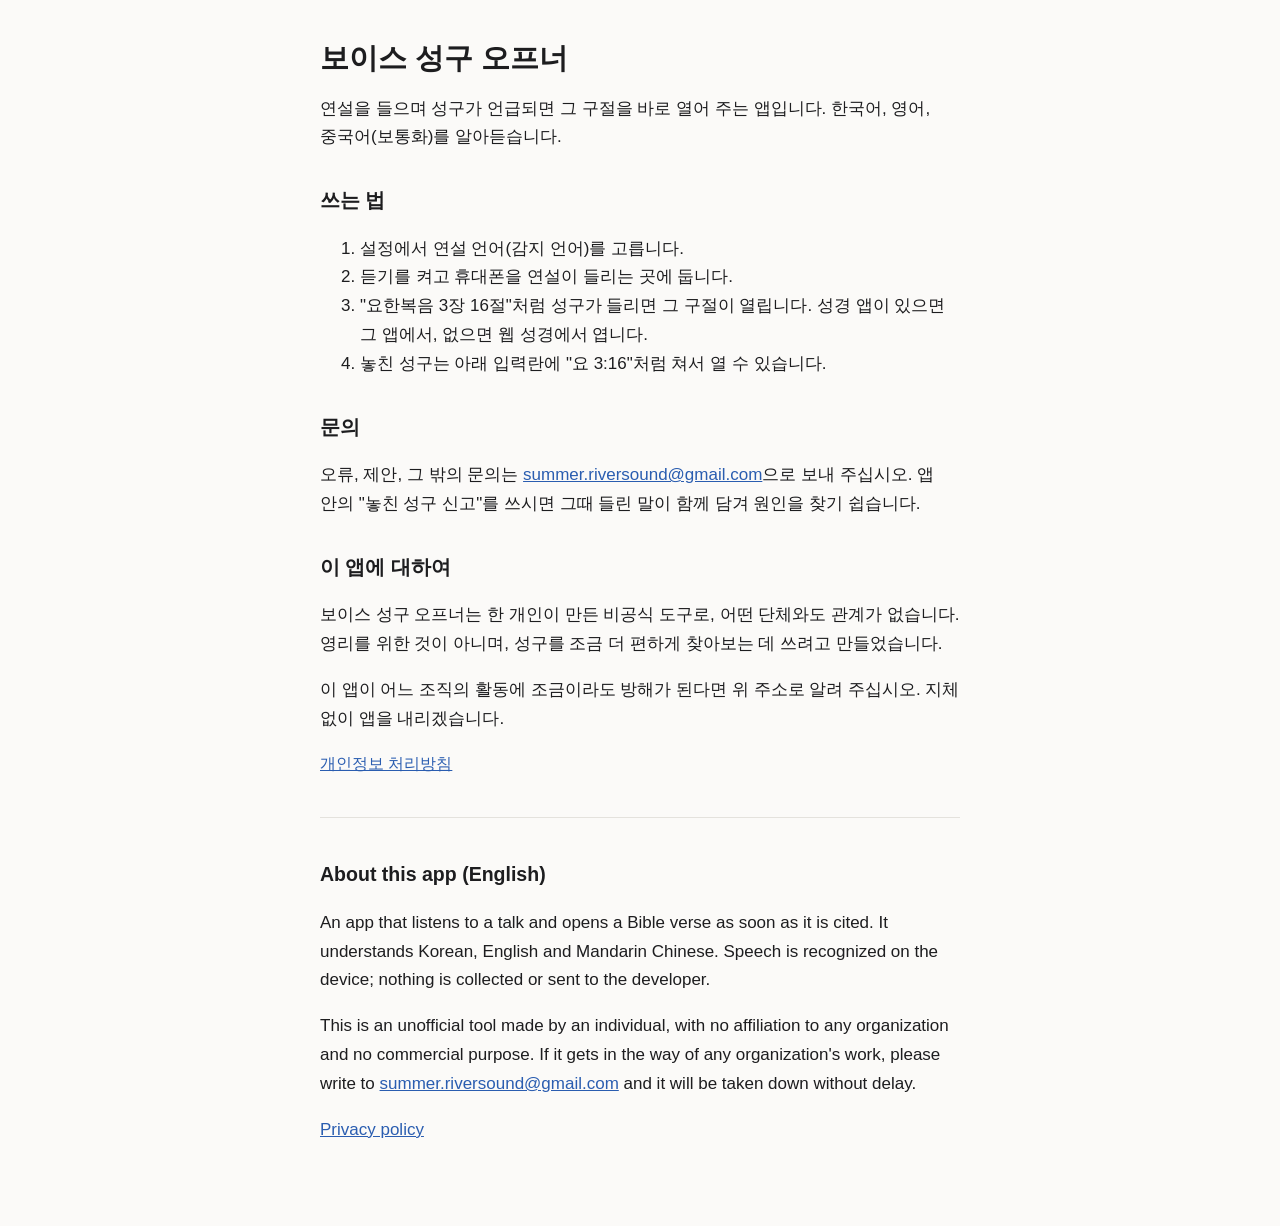
==== index.html @ fc227655 "docs: add support and privacy pages Co-Authored-By: Claude Opus 5.5 <noreply@anthropic.com> Claude-S" ====
<!doctype html>
<html lang="ko">
<head>
<meta charset="utf-8">
<meta name="viewport" content="width=device-width, initial-scale=1">
<title>보이스 성구 오프너</title>
<link rel="stylesheet" href="style.css">
</head>
<body>
<main>
<h1>보이스 성구 오프너</h1>
<p>연설을 들으며 성구가 언급되면 그 구절을 바로 열어 주는 앱입니다. 한국어, 영어, 중국어(보통화)를 알아듣습니다.</p>

<h2>쓰는 법</h2>
<ol>
<li>설정에서 연설 언어(감지 언어)를 고릅니다.</li>
<li>듣기를 켜고 휴대폰을 연설이 들리는 곳에 둡니다.</li>
<li>"요한복음 3장 16절"처럼 성구가 들리면 그 구절이 열립니다. 성경 앱이 있으면 그 앱에서, 없으면 웹 성경에서 엽니다.</li>
<li>놓친 성구는 아래 입력란에 "요 3:16"처럼 쳐서 열 수 있습니다.</li>
</ol>

<h2>문의</h2>
<p>오류, 제안, 그 밖의 문의는 <a href="mailto:summer.riversound@gmail.com">summer.riversound@gmail.com</a>으로 보내 주십시오. 앱 안의 "놓친 성구 신고"를 쓰시면 그때 들린 말이 함께 담겨 원인을 찾기 쉽습니다.</p>

<h2>이 앱에 대하여</h2>
<p>보이스 성구 오프너는 한 개인이 만든 비공식 도구로, 어떤 단체와도 관계가 없습니다. 영리를 위한 것이 아니며, 성구를 조금 더 편하게 찾아보는 데 쓰려고 만들었습니다.</p>
<p>이 앱이 어느 조직의 활동에 조금이라도 방해가 된다면 위 주소로 알려 주십시오. 지체 없이 앱을 내리겠습니다.</p>

<p class="links"><a href="privacy.html">개인정보 처리방침</a></p>

<hr>
<section lang="en">
<h2>About this app (English)</h2>
<p>An app that listens to a talk and opens a Bible verse as soon as it is cited. It understands Korean, English and Mandarin Chinese. Speech is recognized on the device; nothing is collected or sent to the developer.</p>
<p>This is an unofficial tool made by an individual, with no affiliation to any organization and no commercial purpose. If it gets in the way of any organization's work, please write to <a href="mailto:summer.riversound@gmail.com">summer.riversound@gmail.com</a> and it will be taken down without delay.</p>
<p><a href="privacy.html#en">Privacy policy</a></p>
</section>
</main>
</body>
</html>
---- style.css ----
:root { --bg: #fbfaf8; --fg: #1d1d1f; --muted: #6b6b70; --line: #e4e2dd; --link: #2a5db0; }
@media (prefers-color-scheme: dark) {
  :root { --bg: #161618; --fg: #ececee; --muted: #a0a0a6; --line: #2e2e32; --link: #8ab4f8; }
}
body { margin: 0; background: var(--bg); color: var(--fg);
  font: 17px/1.7 -apple-system, BlinkMacSystemFont, "Apple SD Gothic Neo", "Noto Sans KR", sans-serif; }
main { max-width: 640px; margin: 0 auto; padding: 40px 16px 64px; }
h1 { font-size: 1.7em; line-height: 1.3; margin: 0 0 12px; }
h2 { font-size: 1.15em; margin: 32px 0 8px; }
p, li { word-break: keep-all; }
a { color: var(--link); }
hr { border: 0; border-top: 1px solid var(--line); margin: 40px 0; }
.meta, .links { color: var(--muted); font-size: 0.92em; }
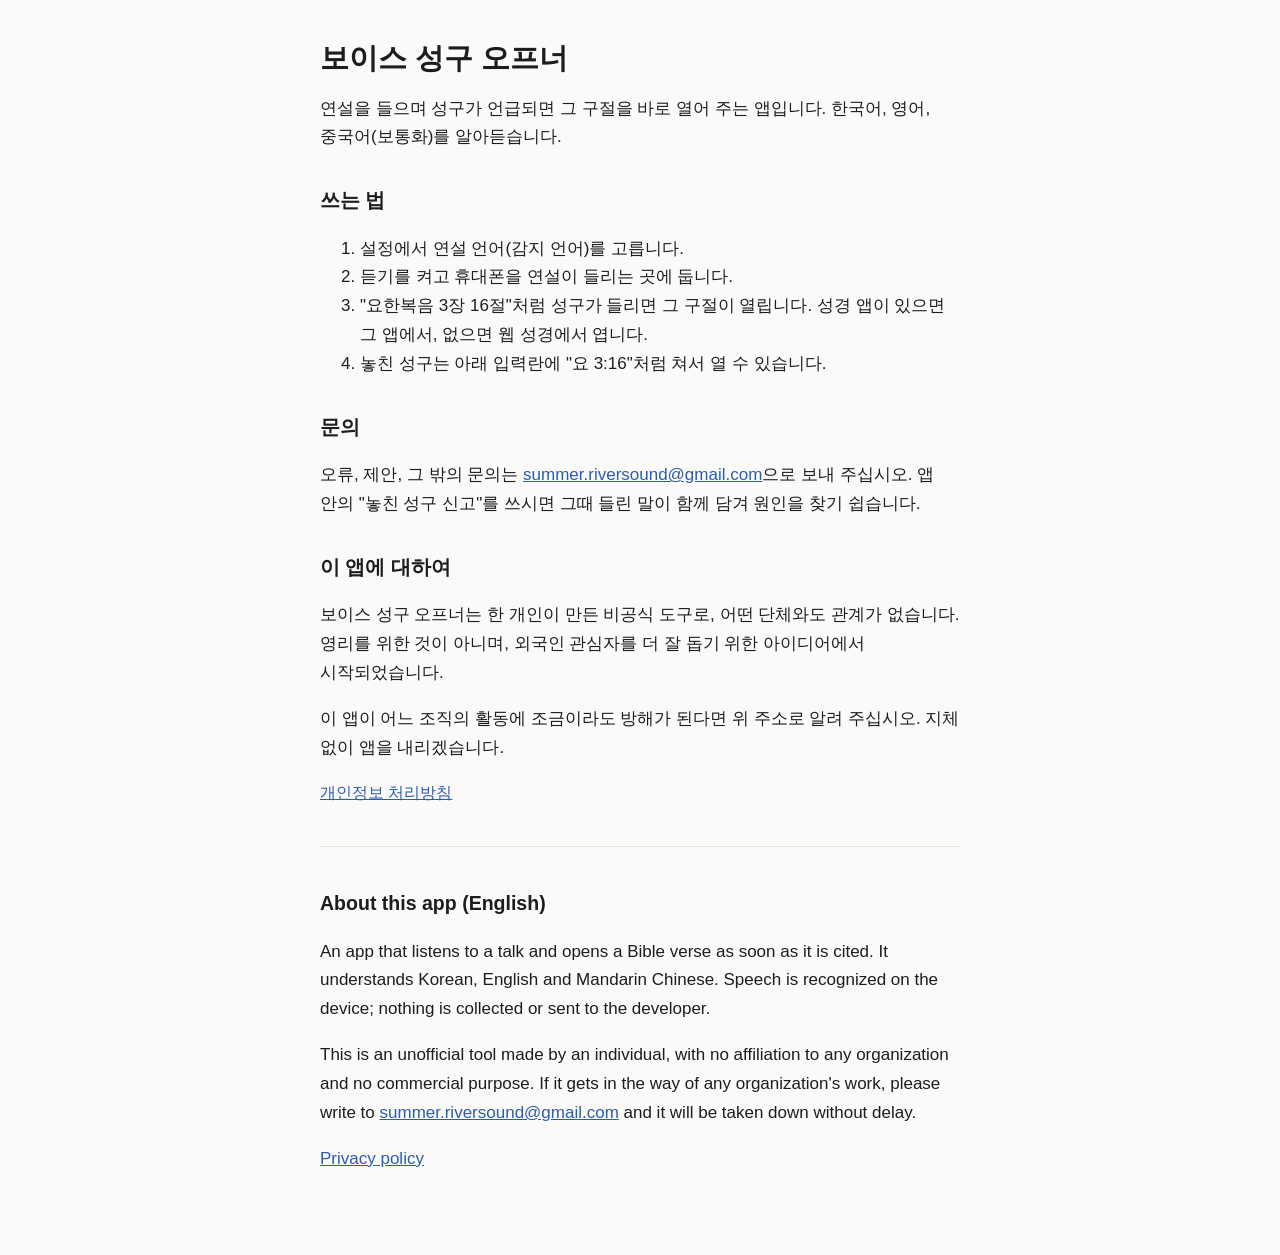
==== commit 14bea347: "docs: say the app started as an idea to better help foreign-language interested people Co-Authored-B" ====
--- a/index.html
+++ b/index.html
@@ -23,7 +23,7 @@
 <p>오류, 제안, 그 밖의 문의는 <a href="mailto:summer.riversound@gmail.com">summer.riversound@gmail.com</a>으로 보내 주십시오. 앱 안의 "놓친 성구 신고"를 쓰시면 그때 들린 말이 함께 담겨 원인을 찾기 쉽습니다.</p>
 
 <h2>이 앱에 대하여</h2>
-<p>보이스 성구 오프너는 한 개인이 만든 비공식 도구로, 어떤 단체와도 관계가 없습니다. 영리를 위한 것이 아니며, 성구를 조금 더 편하게 찾아보는 데 쓰려고 만들었습니다.</p>
+<p>보이스 성구 오프너는 한 개인이 만든 비공식 도구로, 어떤 단체와도 관계가 없습니다. 영리를 위한 것이 아니며, 외국인 관심자를 더 잘 돕기 위한 아이디어에서 시작되었습니다.</p>
 <p>이 앱이 어느 조직의 활동에 조금이라도 방해가 된다면 위 주소로 알려 주십시오. 지체 없이 앱을 내리겠습니다.</p>
 
 <p class="links"><a href="privacy.html">개인정보 처리방침</a></p>
